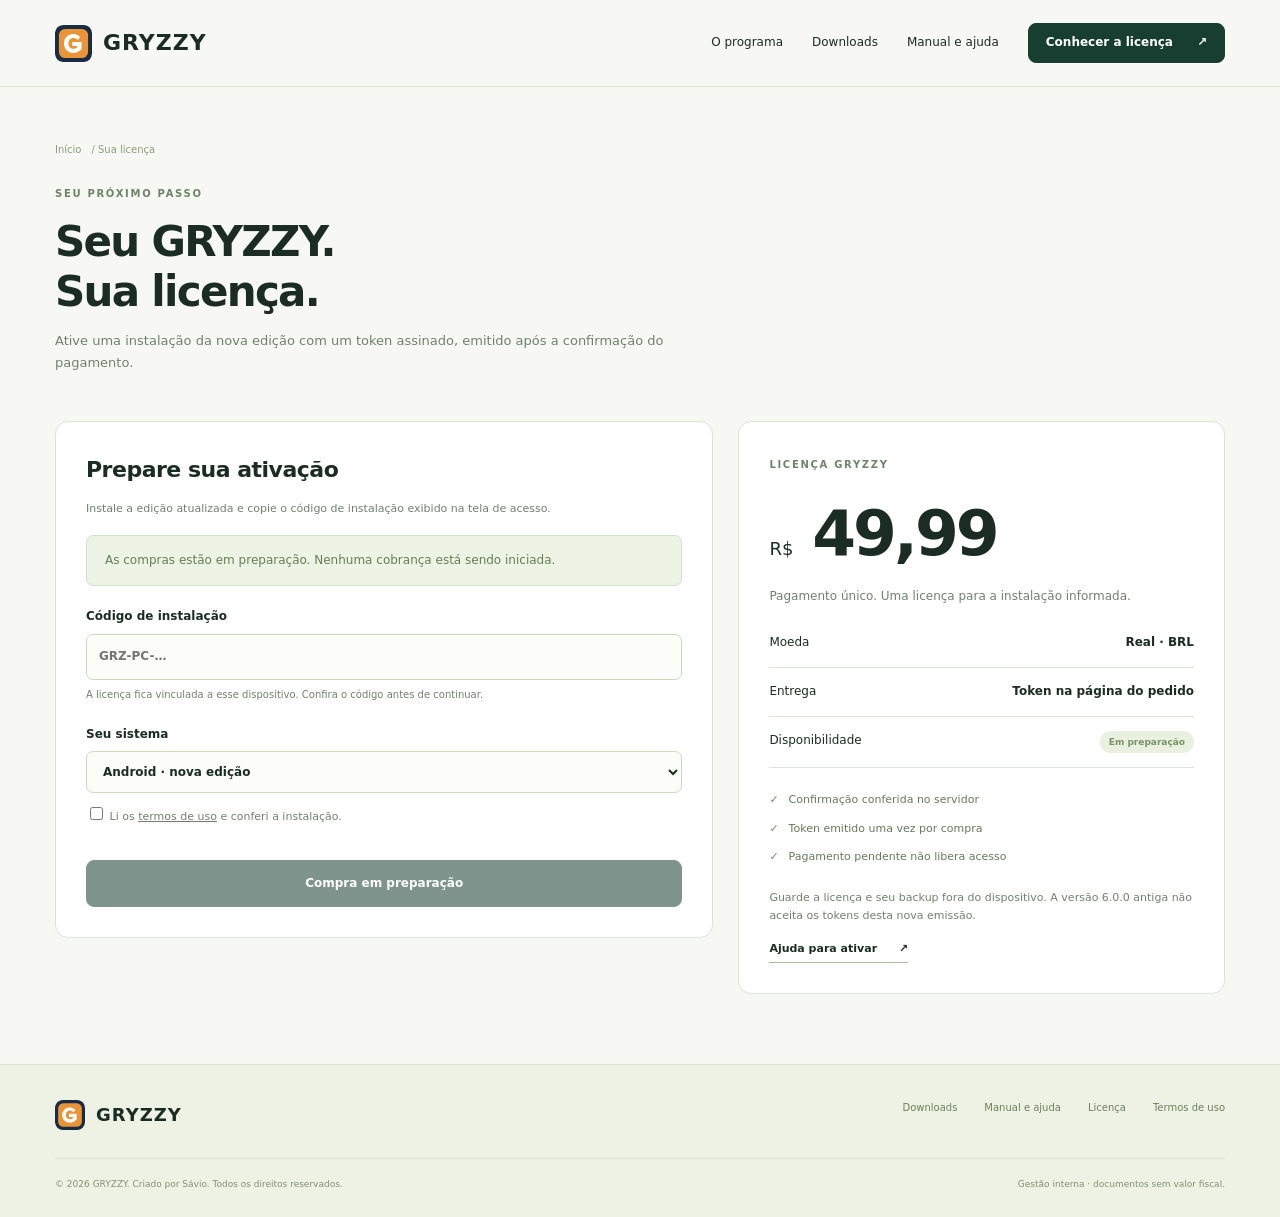
==== comprar/index.html @ 303222ab "Refaz site GRYZZY com downloads, manual e area de licenca Restaura a separacao entre pagina inicial " ====
<!doctype html><html lang="pt-BR"><head><meta charset="utf-8"><meta name="viewport" content="width=device-width,initial-scale=1"><meta name="description" content="GRYZZY: gestão comercial local com vendas, estoque, caixa, financeiro e orçamentos. Downloads, licenças e manual de ajuda."><meta name="theme-color" content="#173e30"><meta name="referrer" content="no-referrer"><title>Sua licença — GRYZZY</title><link rel="icon" href="../assets/icon.svg"><link rel="stylesheet" href="../assets/site.css"><script defer src="../assets/site.js"></script><script defer src="../assets/checkout.js"></script></head><body><a class="skip" href="#conteudo">Pular para o conteúdo</a><header class="site-header"><div class="wrap header-inner"><a class="brand" href="../" aria-label="GRYZZY — início"><img src="../assets/icon.svg" width="37" height="37" alt="">GRYZZY</a><button class="menu-button" aria-label="Abrir menu" aria-controls="nav" aria-expanded="false">☰</button><nav class="main-nav" id="nav" aria-label="Navegação principal"><a href="../#recursos">O programa</a><a href="../downloads/">Downloads</a><a href="../manual/">Manual e ajuda</a><a class="button small" href="../comprar/">Conhecer a licença <span aria-hidden="true">↗</span></a></nav></div></header><main id="conteudo" class="wrap"><div class="page-hero"><div class="breadcrumb"><a href="../">Início</a><span>/ Sua licença</span></div><span class="section-label">SEU PRÓXIMO PASSO</span><h1>Seu GRYZZY.<br>Sua licença.</h1><p>Ative uma instalação da nova edição com um token assinado, emitido após a confirmação do pagamento.</p></div><div class="buy-layout"><div class="content-card"><h2>Prepare sua ativação</h2><p class="form-note">Instale a edição atualizada e copie o código de instalação exibido na tela de acesso.</p><div class="form-message" id="purchase-message" role="status" aria-live="polite">As compras estão em preparação. Nenhuma cobrança está sendo iniciada.</div><form id="checkout-form"><label class="field" for="installation">Código de instalação<input id="installation" name="installation" placeholder="GRZ-PC-…" required maxlength="71" pattern="GRZ-PC-[A-Fa-f0-9]{64}" autocomplete="off"><small>A licença fica vinculada a esse dispositivo. Confira o código antes de continuar.</small></label><label class="field" for="platform">Seu sistema<select id="platform" name="platform"><option value="android">Android · nova edição</option><option value="desktop">Computador · edição atualizada</option></select></label><p class="form-note"><label><input type="checkbox" id="accept-terms" required> Li os <a href="../TERMOS_DE_USO.txt" target="_blank" rel="noopener">termos de uso</a> e conferi a instalação.</label></p><button class="button" id="checkout-button" disabled>Compra em preparação</button></form><section id="receipt" hidden><h2 style="margin-top:30px">Acompanhe seu pedido</h2><p class="body-copy" id="order-status" role="status" aria-live="polite"></p><label class="field" id="token-field" hidden>Seu token de ativação<textarea class="token-output" id="license-token" readonly spellcheck="false"></textarea></label><button class="button light" id="copy-token" type="button" hidden>Copiar token</button><button class="button light" id="refresh-order" type="button">Verificar pagamento</button></section></div><aside class="content-card"><span class="section-label">LICENÇA GRYZZY</span><div class="price"><small>R$</small> 49,99</div><p class="body-copy">Pagamento único. Uma licença para a instalação informada.</p><div class="summary-line"><span>Moeda</span><strong>Real · BRL</strong></div><div class="summary-line"><span>Entrega</span><strong>Token na página do pedido</strong></div><div class="summary-line"><span>Disponibilidade</span><span id="purchase-availability" class="badge">Em preparação</span></div><ul class="check-list"><li>Confirmação conferida no servidor</li><li>Token emitido uma vez por compra</li><li>Pagamento pendente não libera acesso</li></ul><p class="form-note">Guarde a licença e seu backup fora do dispositivo. A versão 6.0.0 antiga não aceita os tokens desta nova emissão.</p><a class="text-link" href="../manual/#criar-conta">Ajuda para ativar <span aria-hidden="true">↗</span></a></aside></div></main><footer class="footer"><div class="wrap"><div class="footer-main"><a class="brand" href="../"><img src="../assets/icon.svg" width="30" height="30" alt="">GRYZZY</a><div class="footer-links"><a href="../downloads/">Downloads</a><a href="../manual/">Manual e ajuda</a><a href="../comprar/">Licença</a><a href="../TERMOS_DE_USO.txt">Termos de uso</a></div></div><div class="footer-bottom"><span>© 2026 GRYZZY. Criado por Sávio. Todos os direitos reservados.</span><span>Gestão interna · documentos sem valor fiscal.</span></div></div></footer></body></html>
---- assets/site.css ----
:root{--ink:#1a2c23;--green:#173e30;--muted:#71806e;--line:#dce4d5;--paper:#f7f8f3;--orange:#efa340;color-scheme:light;font-family:Inter,system-ui,-apple-system,'Segoe UI',sans-serif}*{box-sizing:border-box}body{margin:0;color:var(--ink);background:var(--paper);font-size:14px;line-height:1.65}html{scroll-behavior:smooth;scroll-padding-top:100px}a{color:inherit}button,input,textarea,select{font:inherit}button{cursor:pointer}[hidden]{display:none!important}a:focus-visible,button:focus-visible,input:focus-visible,summary:focus-visible{outline:3px solid #c77c20;outline-offset:5px}.wrap{width:min(1170px,calc(100% - 80px));margin:auto}.skip{position:absolute;top:-70px;z-index:100;background:#fff;padding:10px}.skip:focus{top:10px}.site-header{height:87px;position:sticky;top:0;z-index:20;background:#f7f8f3f5;backdrop-filter:blur(16px);border-bottom:1px solid var(--line)}.header-inner{height:100%;display:flex;align-items:center;justify-content:space-between;gap:25px}.brand{display:inline-flex;align-items:center;gap:11px;text-decoration:none;font-weight:850;font-size:22px;letter-spacing:1px}.brand img{width:37px;height:37px;border-radius:8px}.main-nav{display:flex;align-items:center;gap:29px;font-size:12px}.main-nav a{text-decoration:none}.main-nav a:hover{color:#a5671d}.button{display:inline-flex;align-items:center;justify-content:center;gap:24px;padding:13px 22px;border:1px solid var(--green);border-radius:8px;background:var(--green);color:#fff;font-size:12px;font-weight:650;text-decoration:none;transition:transform .2s,background .2s}.button:hover{transform:translateY(-2px);background:#285840;color:#fff}.button.orange{background:var(--orange);color:var(--ink);border-color:var(--orange)}.button.light{background:transparent;color:var(--ink);border-color:#bccbb6}.button.small{padding:9px 17px}.button:disabled{opacity:.55;cursor:default;transform:none}.menu-button{display:none;border:1px solid var(--line);border-radius:6px;background:none;padding:7px 12px}.eyebrow,.section-label{font-size:10px;font-weight:700;letter-spacing:1.7px;text-transform:uppercase;color:#6f8369}.eyebrow:before{content:'●';font-size:9px;color:#649260;margin-right:10px}.hero{padding:69px 0 58px;overflow:hidden}.hero-grid{display:grid;grid-template-columns:.94fr 1.1fr;gap:63px;align-items:center}.hero h1{font-size:clamp(48px,5.2vw,69px);font-weight:730;letter-spacing:-3.2px;line-height:1.07;margin:22px 0}.hero h1 em{font-style:normal;color:var(--green);box-shadow:inset 0 -7px #edb36165}.hero-description{font-size:15px;line-height:1.8;color:var(--muted);max-width:420px}.hero-actions{display:flex;gap:12px;flex-wrap:wrap;margin:28px 0 17px}.hero-note{font-size:10px;color:#7b8b74}.product-stage{position:relative;min-width:0;padding:25px 0 25px 8px}.product-stage:before{content:'';position:absolute;inset:-40px -60px -20px 25px;border-radius:50%;background:radial-gradient(ellipse,#dce8d4,#eef3e8 60%,transparent 70%);z-index:-1}.app-window{border:1px solid #cbd9c4;border-radius:12px;background:#fff;overflow:hidden;transform:rotate(-1.2deg);box-shadow:0 24px 50px #1633211c}.app-top{height:35px;display:flex;align-items:center;justify-content:space-between;padding:0 13px;font-size:8px;color:#95a08e;border-bottom:1px solid #e7ecdf}.window-dots{letter-spacing:3px;color:#c4d1bb}.app-shell{display:grid;grid-template-columns:117px 1fr;min-height:318px}.app-sidebar{background:var(--green);color:#d2dfce;padding:20px 10px;font-size:8px;display:flex;flex-direction:column;gap:5px}.app-sidebar b{font-size:12px;letter-spacing:1px;margin:0 7px 17px;color:#fff}.app-sidebar span{padding:8px;border-radius:4px}.app-sidebar .active{background:#ffffff1c}.app-sidebar small{margin:auto 8px 0;font-size:7px;color:#a7bda4}.app-main{padding:22px 18px;background:#fbfcf9;min-width:0}.app-title{font-size:12px;line-height:1.4;margin-bottom:17px}.app-title small{display:block;color:#98a28f;font-size:7px;margin-top:4px}.app-stats{display:grid;grid-template-columns:1fr 1fr;gap:10px}.app-stat{padding:11px 12px;background:#fff;border:1px solid #e0e7d9;border-radius:7px}.app-stat small{font-size:7px;color:#87957c;display:block}.app-stat strong{font-size:18px;line-height:1.9;letter-spacing:-.6px}.app-stat em{display:block;font-size:7px;color:#65905c;font-style:normal}.app-chart{margin-top:13px;padding:12px 12px 4px;border:1px solid #e0e7d9;background:white;border-radius:7px;font-size:8px}.app-chart svg{width:100%;height:89px;display:block}.app-row{display:flex;align-items:center;justify-content:space-between;gap:10px;font-size:7px;padding:9px 0;border-bottom:1px solid #e9eddf}.app-row em{font-style:normal;color:#5b8753;background:#eaf2e4;padding:1px 5px;border-radius:3px;font-size:6px}.float-note{position:absolute;left:-18px;bottom:4px;padding:13px 18px;border-radius:10px;background:#fff;border:1px solid #dce5d2;box-shadow:0 9px 22px #1d39271b;display:flex;gap:12px;align-items:center;transform:rotate(1deg)}.float-icon{width:31px;height:31px;display:grid;place-items:center;border-radius:8px;background:#eaf2e2;color:#63875b;font-size:17px}.float-note b{display:block;font-size:10px}.float-note small{font-size:8px;display:block;color:#8a987e}.illustration-label{text-align:right;font-size:8px;color:#8b987f;margin-top:12px}.trust-line{border-block:1px solid var(--line);background:#eef2e8}.trust-inner{min-height:75px;display:flex;align-items:center;justify-content:space-between;gap:25px;color:#6b7c62;font-size:11px}.trust-inner span:before{content:'✓';margin-right:12px;color:#6a8c59}.section{padding:83px 0}.section-heading{display:flex;justify-content:space-between;align-items:end;gap:60px;margin-bottom:35px}.section h2,.page-hero h1{font-size:clamp(31px,3.5vw,42px);font-weight:650;line-height:1.2;letter-spacing:-1.7px;margin:13px 0}.section-heading p{max-width:365px;font-size:12px;color:var(--muted);margin-bottom:5px}.module-tabs{display:flex;flex-wrap:wrap;gap:7px;border-bottom:1px solid var(--line);padding-bottom:18px;margin-bottom:24px}.module-tab{border:0;border-radius:7px;background:transparent;padding:11px 20px;color:#839074;font-size:12px;font-weight:550}.module-tab[aria-selected=true]{background:var(--green);color:#fff}.module-panel{display:grid;grid-template-columns:.85fr 1.15fr;border:1px solid var(--line);border-radius:16px;overflow:hidden;background:white}.module-copy{padding:42px}.module-copy>small{font-size:9px;color:#8e9c80;letter-spacing:1px}.module-copy h3{font-size:29px;font-weight:650;letter-spacing:-1px;line-height:1.2;margin:14px 0}.module-copy p{color:var(--muted);font-size:12px}.check-list{list-style:none;padding:0;font-size:11px;color:#657a5a;display:grid;gap:10px;margin:23px 0}.check-list li:before{content:'✓';margin-right:10px;color:#6a925f}.text-link{display:inline-flex;gap:22px;text-decoration:none;font-weight:650;font-size:11px;border-bottom:1px solid #aabd9b;padding:4px 0}.module-art{background:#e9f0e2;padding:32px 38px;display:grid;place-items:center}.mini-surface{max-width:380px;width:100%;border-radius:10px;background:#fff;border:1px solid #d7e2ca;padding:25px;box-shadow:0 12px 25px #2039230b}.mini-surface header{font-size:11px;display:flex;justify-content:space-between;margin-bottom:20px}.mini-surface header span{font-size:8px;color:#8c9b7d}.mini-labels{display:flex;justify-content:space-between;font-size:8px;color:#91a082;border-bottom:1px solid var(--line);padding-bottom:9px}.mini-item{display:grid;grid-template-columns:29px 1fr auto;gap:10px;align-items:center;padding:13px 0;border-bottom:1px solid #edf1e6}.mini-pic{width:29px;height:32px;background:#f2e4c9;color:#9b7a39;border-radius:4px;display:grid;place-items:center}.mini-item:nth-child(2n) .mini-pic{background:#e1ebd8;color:#6a8d56}.mini-item b{font-size:9px;font-weight:550;display:block}.mini-item small{display:block;font-size:7px;color:#91a080}.mini-item strong{font-size:9px}.mini-total{display:flex;justify-content:space-between;align-items:center;font-size:9px;margin-top:20px}.mini-total strong{font-size:19px;letter-spacing:-.7px}.mini-button{margin-top:17px;padding:9px;background:var(--green);color:#fff;text-align:center;font-size:8px;border-radius:4px}.module-caption{text-align:center;font-size:8px;color:#879778;margin-top:13px}.principles{display:grid;grid-template-columns:repeat(3,1fr);gap:40px;margin-top:38px}.principle>span{color:#718a61;font-size:25px}.principle h3{font-size:14px;font-weight:650;margin:10px 0 7px}.principle p{font-size:11px;color:var(--muted);margin:0}.dark-section{background:var(--green);color:#fff}.dark-section .section-label{color:#a4b99c}.price-layout{display:grid;grid-template-columns:1fr 1fr;gap:100px;align-items:center}.price-layout p{font-size:12px;color:#b7ccb0;max-width:390px}.price-card{padding:32px 37px;background:#254d38;border:1px solid #72976542;border-radius:13px}.price-top{display:flex;justify-content:space-between;align-items:center;gap:15px;font-size:10px;color:#d7e4cb}.badge{display:inline-block;border-radius:30px;padding:4px 9px;font-size:9px;font-weight:600;background:#e9f0e0;color:#779364}.badge.warm{color:#edc17c;background:#ecb35a16}.price{font-size:63px;font-weight:650;letter-spacing:-3px;margin:18px 0 0;line-height:1.3}.price small{font-size:18px;font-weight:450;letter-spacing:0}.price-desc{font-size:10px;color:#b7c9ae}.price-card .check-list{color:#dbe6d2;border-top:1px solid #739c654a;padding-top:22px;margin-bottom:10px}.price-card .check-list li:before{color:#e8bc6c}.price-card .button{display:flex;margin-top:24px}.purchase-status{font-size:9px!important;margin:13px 0 0!important;max-width:none!important}.download-grid{display:grid;grid-template-columns:repeat(3,1fr);gap:16px}.os-card{padding:28px;background:#fff;border:1px solid var(--line);border-radius:12px;display:flex;align-items:start;flex-direction:column}.os-symbol{width:42px;height:42px;display:grid;place-items:center;background:#eff3e7;color:#698053;border-radius:10px;font-size:24px;margin-bottom:21px}.os-card h3{font-size:18px;margin:4px 0 7px;font-weight:650}.os-card p{color:var(--muted);font-size:11px;margin:0 0 20px}.os-card .button{width:100%;font-size:10px;margin-top:auto}.os-card .alt{font-size:9px;align-self:center;margin-top:12px;text-underline-offset:4px}.os-card small{color:#929e85;font-size:9px;margin-top:15px}.download-note{padding:18px 22px;border:1px solid #dfe7d4;border-radius:8px;background:#eef3e5;margin-top:17px;font-size:10px;color:#7c8d6c}.android-callout{display:flex;justify-content:space-between;align-items:center;gap:20px;border:1px dashed #cbdabc;border-radius:9px;background:#f0f5e9;padding:22px 26px;margin-top:17px}.android-callout h3{font-size:13px;margin:0 0 4px}.android-callout p{font-size:10px;color:#81916f;margin:0}.manual-banner{background:#e5eeda;border:1px solid #d8e4cb;border-radius:15px;padding:41px 44px;display:flex;align-items:center;justify-content:space-between;gap:30px}.manual-banner h2{font-size:29px;margin:9px 0}.manual-banner p{font-size:11px;color:#7b8d69;margin:0}.faq-layout{display:grid;grid-template-columns:.7fr 1fr;gap:110px}.body-copy{font-size:12px;color:var(--muted)}.faq-list details{border-bottom:1px solid var(--line);padding:18px 0}.faq-list details:first-child{padding-top:0}.faq-list summary{font-size:12px;font-weight:600;list-style:none;cursor:pointer;display:flex;align-items:center;justify-content:space-between;gap:15px}.faq-list summary:after{content:'+';font-size:21px;font-weight:400;color:#8b9b78}.faq-list details[open] summary:after{content:'−'}.faq-list p{font-size:11px;color:var(--muted);margin-bottom:0}.footer{padding:35px 0 25px;background:#edf2e5;border-top:1px solid var(--line);font-size:10px;color:#829174}.footer-main{display:flex;align-items:start;justify-content:space-between;gap:25px}.footer .brand{font-size:18px;color:var(--ink)}.footer .brand img{width:30px;height:30px}.footer-links{display:flex;gap:27px}.footer-links a{text-decoration:none;color:#6c805b}.footer-bottom{display:flex;justify-content:space-between;gap:20px;border-top:1px solid #dbe4d0;margin-top:28px;padding-top:18px;font-size:9px}.page-hero{padding:55px 0 35px}.page-hero>p{font-size:13px;color:var(--muted);max-width:650px}.breadcrumb{display:flex;gap:10px;font-size:10px;color:#8b9c7d;margin-bottom:22px}.breadcrumb a{text-decoration:none}.buy-layout{display:grid;grid-template-columns:1.15fr .85fr;gap:25px;margin-bottom:70px;align-items:start}.content-card{background:white;border:1px solid var(--line);border-radius:13px;padding:30px}.content-card h2{font-size:22px;letter-spacing:-.5px;margin:0 0 10px;font-weight:650}.field{display:block;font-size:12px;font-weight:550;margin-top:21px}.field input,.field select{display:block;width:100%;border:1px solid #cbd9bd;background:#fcfdf9;padding:12px;border-radius:7px;margin-top:7px;color:var(--ink)}.field small{display:block;font-size:10px;font-weight:400;color:var(--muted);margin-top:7px}.form-note{font-size:11px;color:var(--muted)}.form-message{padding:15px 18px;border:1px solid #d4e1c6;border-radius:7px;background:#edf4e5;color:#657f54;font-size:12px;margin:17px 0}.form-message.error{background:#fff2eb;border-color:#e9c7b7;color:#a3623d}.buy-layout .button{margin-top:22px;width:100%}.summary-line{display:flex;justify-content:space-between;gap:15px;padding:14px 0;border-bottom:1px solid var(--line);font-size:12px}.token-output{width:100%;height:145px;border:1px solid var(--line);border-radius:7px;padding:12px;font:11px ui-monospace,monospace;resize:vertical}.sr-only{position:absolute;width:1px;height:1px;overflow:hidden;clip:rect(0,0,0,0);white-space:nowrap}
@media(max-width:1000px){.hero-grid{gap:35px}.hero h1{font-size:56px}.wrap{width:calc(100% - 56px)}.app-shell{grid-template-columns:98px 1fr}.app-main{padding:18px 12px}.price-layout,.faq-layout{gap:55px}.module-copy{padding:30px}.module-art{padding:25px}.section{padding:66px 0}}
@media(max-width:760px){.hero-grid{grid-template-columns:1fr;gap:18px}.hero{padding-top:40px}.hero h1{font-size:61px}.hero-description{max-width:550px}.product-stage{max-width:530px;margin:auto;width:100%}.float-note{left:0}.main-nav{gap:17px;font-size:11px}.main-nav .button{padding:8px 12px}.site-header{height:73px}.trust-inner{display:grid;grid-template-columns:1fr 1fr;gap:15px;padding:22px 0;font-size:10px}.section-heading{display:block}.section-heading p{max-width:550px;margin-top:20px}.module-panel{grid-template-columns:1fr 1fr}.module-copy h3{font-size:23px}.module-copy{padding:26px}.module-art{padding:20px}.mini-surface{padding:16px}.principles{gap:24px}.price-layout,.faq-layout{grid-template-columns:1fr;gap:25px}.price-card{max-width:540px}.download-grid{grid-template-columns:1fr}.os-card .button{max-width:350px}.os-card .alt{align-self:start}.os-symbol{margin-bottom:13px}.manual-banner{padding:30px;flex-direction:column;align-items:start;gap:20px}.buy-layout{grid-template-columns:1fr}.footer-main{flex-direction:column;gap:23px}.footer-bottom{flex-direction:column;gap:7px}.section{padding:53px 0}}
@media(max-width:510px){.wrap{width:calc(100% - 32px)}.brand{font-size:19px}.brand img{width:33px;height:33px}.menu-button{display:block}.main-nav{display:none;position:absolute;top:72px;left:0;right:0;padding:22px;background:var(--paper);border-bottom:1px solid var(--line);flex-direction:column;align-items:stretch;gap:18px;font-size:13px}.main-nav.is-open{display:flex}.hero h1{font-size:47px;letter-spacing:-2.5px}.hero-description{font-size:14px}.hero-actions{gap:8px}.hero-actions .button{font-size:10px;padding:13px 15px;gap:15px}.hero-note{font-size:9px}.app-shell{grid-template-columns:85px 1fr;min-height:281px}.app-sidebar{font-size:6px;padding:16px 7px}.app-sidebar b{font-size:9px;margin-inline:5px}.app-sidebar span{padding:7px 5px}.app-main{padding:16px 10px}.app-title{font-size:10px}.app-stat{padding:9px}.app-stat strong{font-size:15px}.app-stat small,.app-stat em{font-size:6px}.app-stats{gap:7px}.app-chart svg{height:76px}.float-note{padding:10px 13px}.float-note b{font-size:9px}.float-note small{font-size:7px}.illustration-label{font-size:7px}.trust-inner{font-size:9px}.trust-inner span:before{margin-right:7px}.module-tabs{gap:3px}.module-tab{font-size:10px;padding:9px 13px}.module-panel{grid-template-columns:1fr}.module-copy{padding:28px}.module-art{padding:26px}.principles{grid-template-columns:1fr;gap:24px}.principle{display:grid;grid-template-columns:30px 1fr;gap:0 10px}.principle>span{grid-row:1/3}.principle h3{margin-top:0}.principle p{grid-column:2}.section h2{font-size:31px}.price-card{padding:26px}.price{font-size:54px}.price-top{font-size:9px}.badge{font-size:8px}.manual-banner h2{font-size:26px}.android-callout{align-items:start;flex-direction:column;gap:11px;padding:21px}.footer-links{flex-wrap:wrap;gap:15px 22px}.content-card{padding:25px}.page-hero h1{font-size:34px}.faq-list details:first-child{padding-top:15px;border-top:1px solid var(--line)}}
@media(prefers-reduced-motion:reduce){html{scroll-behavior:auto}*{animation:none!important;transition:none!important}}
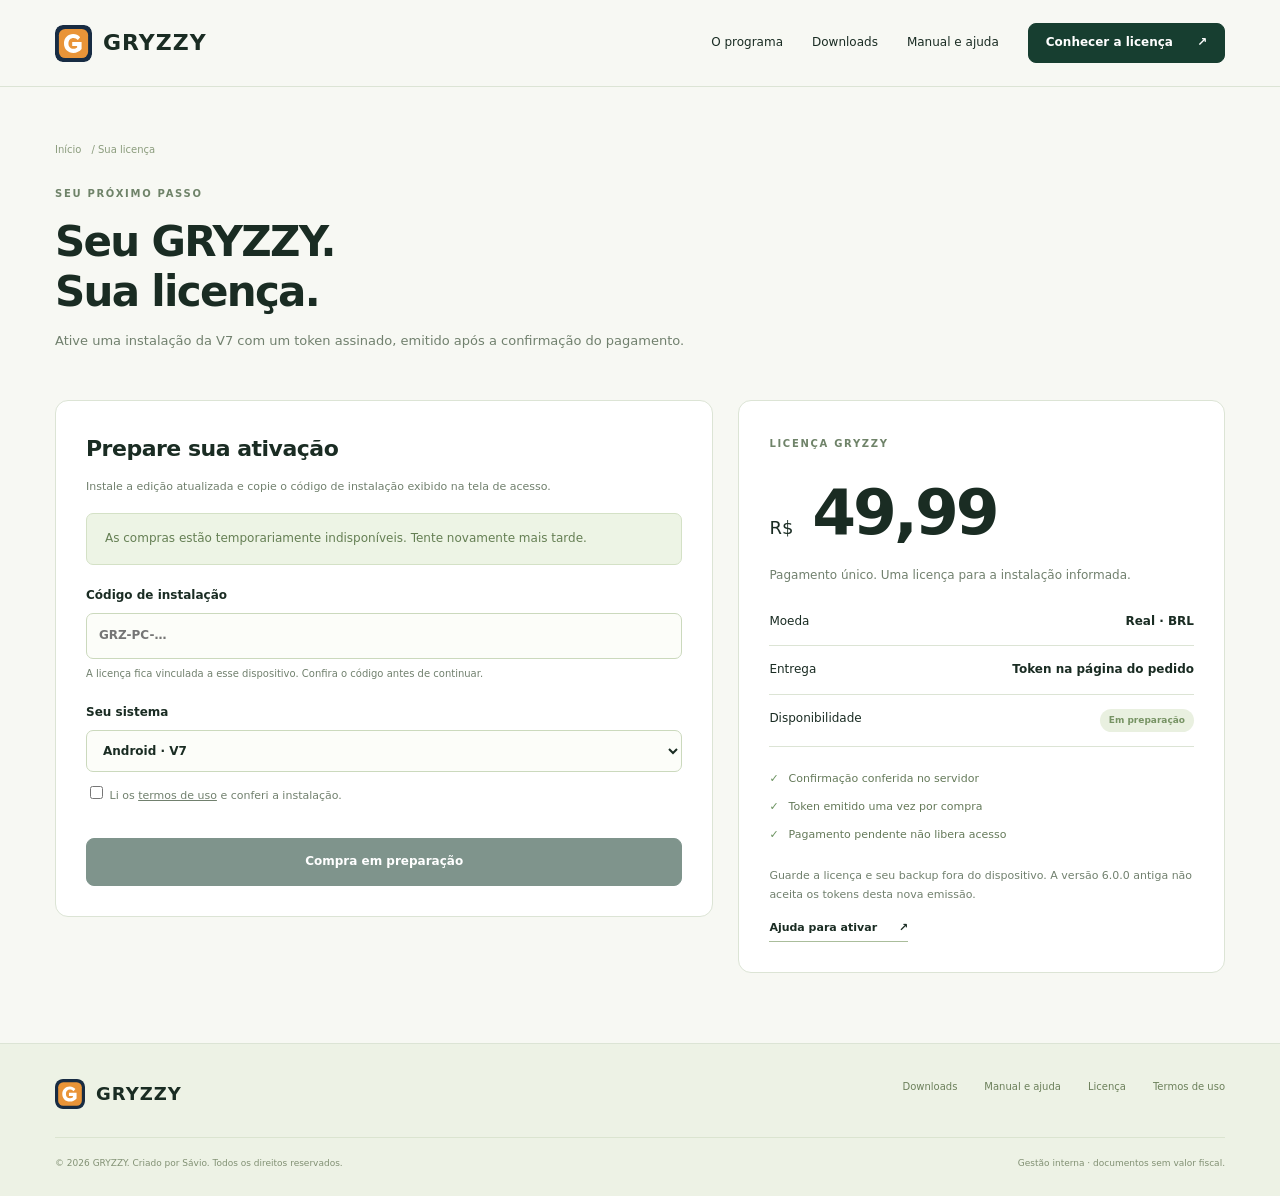
==== commit 72cab049: "Integrar serviço de licenças V7 e guia de acesso Android" ====
--- a/comprar/index.html
+++ b/comprar/index.html
@@ -1 +1 @@
-<!doctype html><html lang="pt-BR"><head><meta charset="utf-8"><meta name="viewport" content="width=device-width,initial-scale=1"><meta name="description" content="GRYZZY: gestão comercial local com vendas, estoque, caixa, financeiro e orçamentos. Downloads, licenças e manual de ajuda."><meta name="theme-color" content="#173e30"><meta name="referrer" content="no-referrer"><title>Sua licença — GRYZZY</title><link rel="icon" href="../assets/icon.svg"><link rel="stylesheet" href="../assets/site.css"><script defer src="../assets/site.js"></script><script defer src="../assets/checkout.js"></script></head><body><a class="skip" href="#conteudo">Pular para o conteúdo</a><header class="site-header"><div class="wrap header-inner"><a class="brand" href="../" aria-label="GRYZZY — início"><img src="../assets/icon.svg" width="37" height="37" alt="">GRYZZY</a><button class="menu-button" aria-label="Abrir menu" aria-controls="nav" aria-expanded="false">☰</button><nav class="main-nav" id="nav" aria-label="Navegação principal"><a href="../#recursos">O programa</a><a href="../downloads/">Downloads</a><a href="../manual/">Manual e ajuda</a><a class="button small" href="../comprar/">Conhecer a licença <span aria-hidden="true">↗</span></a></nav></div></header><main id="conteudo" class="wrap"><div class="page-hero"><div class="breadcrumb"><a href="../">Início</a><span>/ Sua licença</span></div><span class="section-label">SEU PRÓXIMO PASSO</span><h1>Seu GRYZZY.<br>Sua licença.</h1><p>Ative uma instalação da nova edição com um token assinado, emitido após a confirmação do pagamento.</p></div><div class="buy-layout"><div class="content-card"><h2>Prepare sua ativação</h2><p class="form-note">Instale a edição atualizada e copie o código de instalação exibido na tela de acesso.</p><div class="form-message" id="purchase-message" role="status" aria-live="polite">As compras estão em preparação. Nenhuma cobrança está sendo iniciada.</div><form id="checkout-form"><label class="field" for="installation">Código de instalação<input id="installation" name="installation" placeholder="GRZ-PC-…" required maxlength="71" pattern="GRZ-PC-[A-Fa-f0-9]{64}" autocomplete="off"><small>A licença fica vinculada a esse dispositivo. Confira o código antes de continuar.</small></label><label class="field" for="platform">Seu sistema<select id="platform" name="platform"><option value="android">Android · nova edição</option><option value="desktop">Computador · edição atualizada</option></select></label><p class="form-note"><label><input type="checkbox" id="accept-terms" required> Li os <a href="../TERMOS_DE_USO.txt" target="_blank" rel="noopener">termos de uso</a> e conferi a instalação.</label></p><button class="button" id="checkout-button" disabled>Compra em preparação</button></form><section id="receipt" hidden><h2 style="margin-top:30px">Acompanhe seu pedido</h2><p class="body-copy" id="order-status" role="status" aria-live="polite"></p><label class="field" id="token-field" hidden>Seu token de ativação<textarea class="token-output" id="license-token" readonly spellcheck="false"></textarea></label><button class="button light" id="copy-token" type="button" hidden>Copiar token</button><button class="button light" id="refresh-order" type="button">Verificar pagamento</button></section></div><aside class="content-card"><span class="section-label">LICENÇA GRYZZY</span><div class="price"><small>R$</small> 49,99</div><p class="body-copy">Pagamento único. Uma licença para a instalação informada.</p><div class="summary-line"><span>Moeda</span><strong>Real · BRL</strong></div><div class="summary-line"><span>Entrega</span><strong>Token na página do pedido</strong></div><div class="summary-line"><span>Disponibilidade</span><span id="purchase-availability" class="badge">Em preparação</span></div><ul class="check-list"><li>Confirmação conferida no servidor</li><li>Token emitido uma vez por compra</li><li>Pagamento pendente não libera acesso</li></ul><p class="form-note">Guarde a licença e seu backup fora do dispositivo. A versão 6.0.0 antiga não aceita os tokens desta nova emissão.</p><a class="text-link" href="../manual/#criar-conta">Ajuda para ativar <span aria-hidden="true">↗</span></a></aside></div></main><footer class="footer"><div class="wrap"><div class="footer-main"><a class="brand" href="../"><img src="../assets/icon.svg" width="30" height="30" alt="">GRYZZY</a><div class="footer-links"><a href="../downloads/">Downloads</a><a href="../manual/">Manual e ajuda</a><a href="../comprar/">Licença</a><a href="../TERMOS_DE_USO.txt">Termos de uso</a></div></div><div class="footer-bottom"><span>© 2026 GRYZZY. Criado por Sávio. Todos os direitos reservados.</span><span>Gestão interna · documentos sem valor fiscal.</span></div></div></footer></body></html>+<!doctype html><html lang="pt-BR"><head><meta charset="utf-8"><meta name="viewport" content="width=device-width,initial-scale=1"><meta name="description" content="GRYZZY: gestão comercial local com vendas, estoque, caixa, financeiro e orçamentos. Downloads, licenças e manual de ajuda."><meta name="theme-color" content="#173e30"><meta name="referrer" content="no-referrer"><title>Sua licença — GRYZZY</title><link rel="icon" href="../assets/icon.svg"><link rel="stylesheet" href="../assets/site.css"><script defer src="../assets/site.js"></script><script defer src="../assets/checkout.js"></script></head><body><a class="skip" href="#conteudo">Pular para o conteúdo</a><header class="site-header"><div class="wrap header-inner"><a class="brand" href="../" aria-label="GRYZZY — início"><img src="../assets/icon.svg" width="37" height="37" alt="">GRYZZY</a><button class="menu-button" aria-label="Abrir menu" aria-controls="nav" aria-expanded="false">☰</button><nav class="main-nav" id="nav" aria-label="Navegação principal"><a href="../#recursos">O programa</a><a href="../downloads/">Downloads</a><a href="../manual/">Manual e ajuda</a><a class="button small" href="../comprar/">Conhecer a licença <span aria-hidden="true">↗</span></a></nav></div></header><main id="conteudo" class="wrap"><div class="page-hero"><div class="breadcrumb"><a href="../">Início</a><span>/ Sua licença</span></div><span class="section-label">SEU PRÓXIMO PASSO</span><h1>Seu GRYZZY.<br>Sua licença.</h1><p>Ative uma instalação da V7 com um token assinado, emitido após a confirmação do pagamento.</p></div><div class="buy-layout"><div class="content-card"><h2>Prepare sua ativação</h2><p class="form-note">Instale a edição atualizada e copie o código de instalação exibido na tela de acesso.</p><div class="form-message" id="purchase-message" role="status" aria-live="polite">As compras estão em preparação. Nenhuma cobrança está sendo iniciada.</div><form id="checkout-form"><label class="field" for="installation">Código de instalação<input id="installation" name="installation" placeholder="GRZ-PC-…" required maxlength="71" pattern="GRZ-PC-[A-Fa-f0-9]{64}" autocomplete="off"><small>A licença fica vinculada a esse dispositivo. Confira o código antes de continuar.</small></label><label class="field" for="platform">Seu sistema<select id="platform" name="platform"><option value="android">Android · V7</option><option value="desktop">Computador · edição atualizada</option></select></label><p class="form-note"><label><input type="checkbox" id="accept-terms" required> Li os <a href="../TERMOS_DE_USO.txt" target="_blank" rel="noopener">termos de uso</a> e conferi a instalação.</label></p><button class="button" id="checkout-button" disabled>Compra em preparação</button></form><section id="receipt" hidden><h2 style="margin-top:30px">Acompanhe seu pedido</h2><p class="body-copy" id="order-status" role="status" aria-live="polite"></p><label class="field" id="token-field" hidden>Seu token de ativação<textarea class="token-output" id="license-token" readonly spellcheck="false"></textarea></label><button class="button light" id="copy-token" type="button" hidden>Copiar token</button><button class="button light" id="refresh-order" type="button">Verificar pagamento</button></section></div><aside class="content-card"><span class="section-label">LICENÇA GRYZZY</span><div class="price"><small>R$</small> 49,99</div><p class="body-copy">Pagamento único. Uma licença para a instalação informada.</p><div class="summary-line"><span>Moeda</span><strong>Real · BRL</strong></div><div class="summary-line"><span>Entrega</span><strong>Token na página do pedido</strong></div><div class="summary-line"><span>Disponibilidade</span><span id="purchase-availability" class="badge">Em preparação</span></div><ul class="check-list"><li>Confirmação conferida no servidor</li><li>Token emitido uma vez por compra</li><li>Pagamento pendente não libera acesso</li></ul><p class="form-note">Guarde a licença e seu backup fora do dispositivo. A versão 6.0.0 antiga não aceita os tokens desta nova emissão.</p><a class="text-link" href="../manual/#criar-conta">Ajuda para ativar <span aria-hidden="true">↗</span></a></aside></div></main><footer class="footer"><div class="wrap"><div class="footer-main"><a class="brand" href="../"><img src="../assets/icon.svg" width="30" height="30" alt="">GRYZZY</a><div class="footer-links"><a href="../downloads/">Downloads</a><a href="../manual/">Manual e ajuda</a><a href="../comprar/">Licença</a><a href="../TERMOS_DE_USO.txt">Termos de uso</a></div></div><div class="footer-bottom"><span>© 2026 GRYZZY. Criado por Sávio. Todos os direitos reservados.</span><span>Gestão interna · documentos sem valor fiscal.</span></div></div></footer></body></html>
